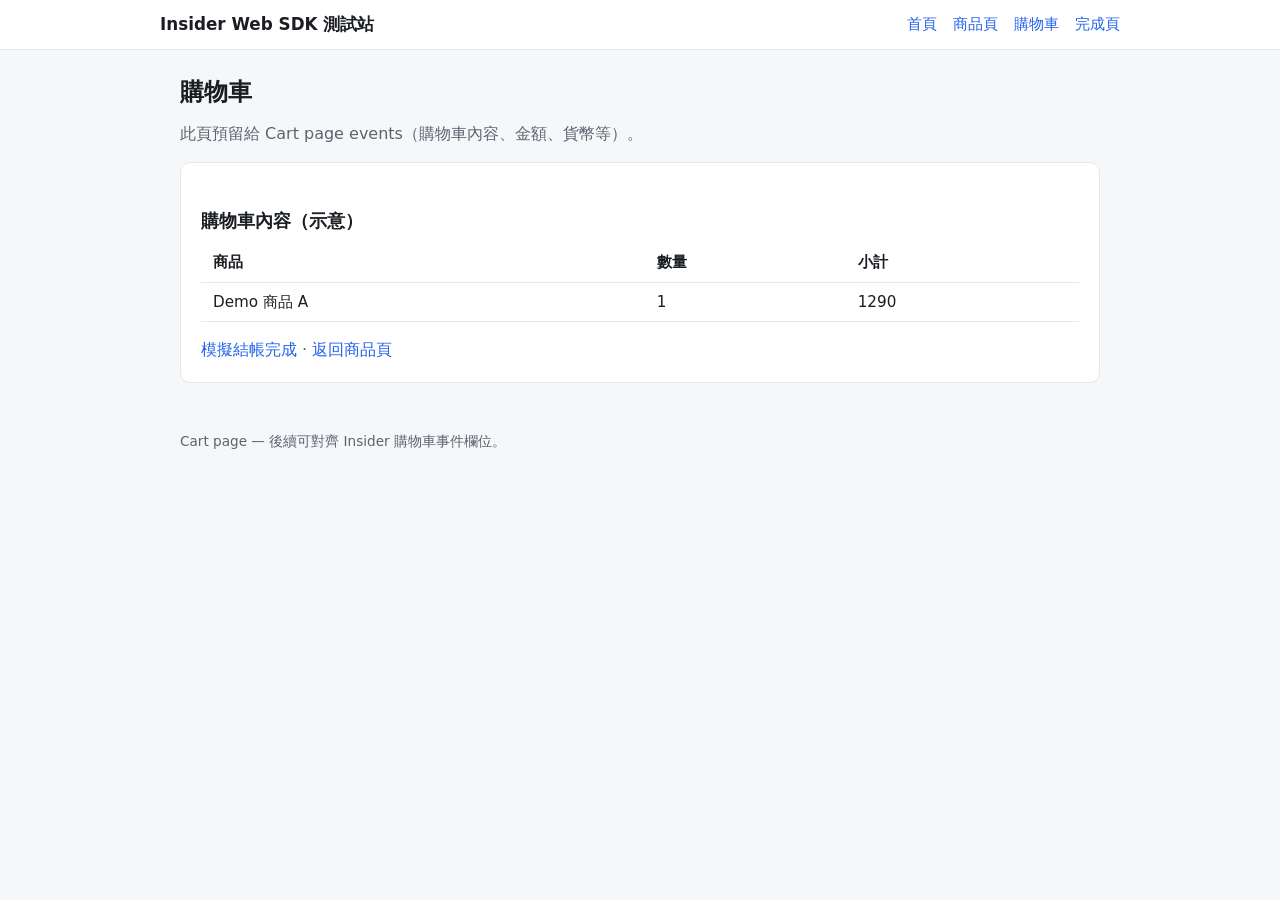
==== cart.html @ eae277e7 "first commit" ====
<!DOCTYPE html>
<html lang="zh-Hant">
  <head>
    <meta charset="utf-8" />
    <meta name="viewport" content="width=device-width, initial-scale=1" />
    <title>購物車 · Insider Web SDK 測試站</title>
    <link rel="stylesheet" href="assets/css/styles.css" />
    <!-- Insider Tag：貼上後台提供的整合程式碼。 -->
  </head>
  <body>
    <header class="site-header">
      <div class="site-header-inner">
        <a class="brand" href="index.html">Insider Web SDK 測試站</a>
        <nav aria-label="主要導覽">
          <a href="index.html">首頁</a>
          <a href="product.html">商品頁</a>
          <a href="cart.html" aria-current="page">購物車</a>
          <a href="confirmation.html">完成頁</a>
        </nav>
      </div>
    </header>
    <main>
      <h1>購物車</h1>
      <p>此頁預留給 Cart page events（購物車內容、金額、貨幣等）。</p>
      <div class="card">
        <h2>購物車內容（示意）</h2>
        <table>
          <thead>
            <tr>
              <th>商品</th>
              <th>數量</th>
              <th>小計</th>
            </tr>
          </thead>
          <tbody>
            <tr>
              <td>Demo 商品 A</td>
              <td>1</td>
              <td>1290</td>
            </tr>
          </tbody>
        </table>
        <p style="margin-top: 1rem; margin-bottom: 0">
          <a href="confirmation.html">模擬結帳完成</a>
          ·
          <a href="product.html">返回商品頁</a>
        </p>
      </div>
    </main>
    <footer class="site-footer">
      <p>Cart page — 後續可對齊 Insider 購物車事件欄位。</p>
    </footer>
    <script src="assets/js/site.js" defer></script>
  </body>
</html>
---- assets/css/styles.css ----
:root {
  --bg: #f6f7f9;
  --surface: #fff;
  --text: #1a1d21;
  --muted: #5c6370;
  --accent: #2563eb;
  --border: #e5e7eb;
  --warn-bg: #fff7ed;
  --warn-border: #fdba74;
}

*,
*::before,
*::after {
  box-sizing: border-box;
}

body {
  margin: 0;
  font-family: system-ui, -apple-system, "Segoe UI", Roboto, "Noto Sans TC",
    sans-serif;
  font-size: 16px;
  line-height: 1.5;
  color: var(--text);
  background: var(--bg);
}

a {
  color: var(--accent);
  text-decoration: none;
}

a:hover {
  text-decoration: underline;
}

.site-header {
  background: var(--surface);
  border-bottom: 1px solid var(--border);
  padding: 0.75rem 1.25rem;
  position: sticky;
  top: 0;
  z-index: 10;
}

.site-header-inner {
  max-width: 960px;
  margin: 0 auto;
  display: flex;
  align-items: center;
  justify-content: space-between;
  gap: 1rem;
  flex-wrap: wrap;
}

.brand {
  font-weight: 700;
  font-size: 1.05rem;
  color: var(--text);
}

.brand:hover {
  text-decoration: none;
}

nav {
  display: flex;
  flex-wrap: wrap;
  gap: 0.5rem 1rem;
}

nav a {
  font-size: 0.95rem;
}

main {
  max-width: 960px;
  margin: 0 auto;
  padding: 1.5rem 1.25rem 3rem;
}

h1 {
  font-size: 1.5rem;
  margin: 0 0 0.75rem;
}

h2 {
  font-size: 1.15rem;
  margin: 1.5rem 0 0.5rem;
}

p {
  margin: 0 0 1rem;
  color: var(--muted);
}

.card {
  background: var(--surface);
  border: 1px solid var(--border);
  border-radius: 10px;
  padding: 1.25rem;
  margin-top: 1rem;
}

.notice {
  background: var(--warn-bg);
  border: 1px solid var(--warn-border);
  border-radius: 8px;
  padding: 0.875rem 1rem;
  font-size: 0.9rem;
  color: var(--text);
  margin-top: 1rem;
}

.notice strong {
  color: var(--text);
}

ul.meta {
  margin: 0;
  padding-left: 1.25rem;
  color: var(--muted);
  font-size: 0.95rem;
}

code {
  font-size: 0.88em;
  background: #eef1f5;
  padding: 0.15em 0.4em;
  border-radius: 4px;
}

table {
  width: 100%;
  border-collapse: collapse;
  font-size: 0.95rem;
  margin-top: 0.5rem;
}

th,
td {
  text-align: left;
  padding: 0.5rem 0.75rem;
  border-bottom: 1px solid var(--border);
}

th {
  font-weight: 600;
  color: var(--text);
}

.site-footer {
  max-width: 960px;
  margin: 0 auto;
  padding: 0 1.25rem 2rem;
  font-size: 0.85rem;
  color: var(--muted);
}
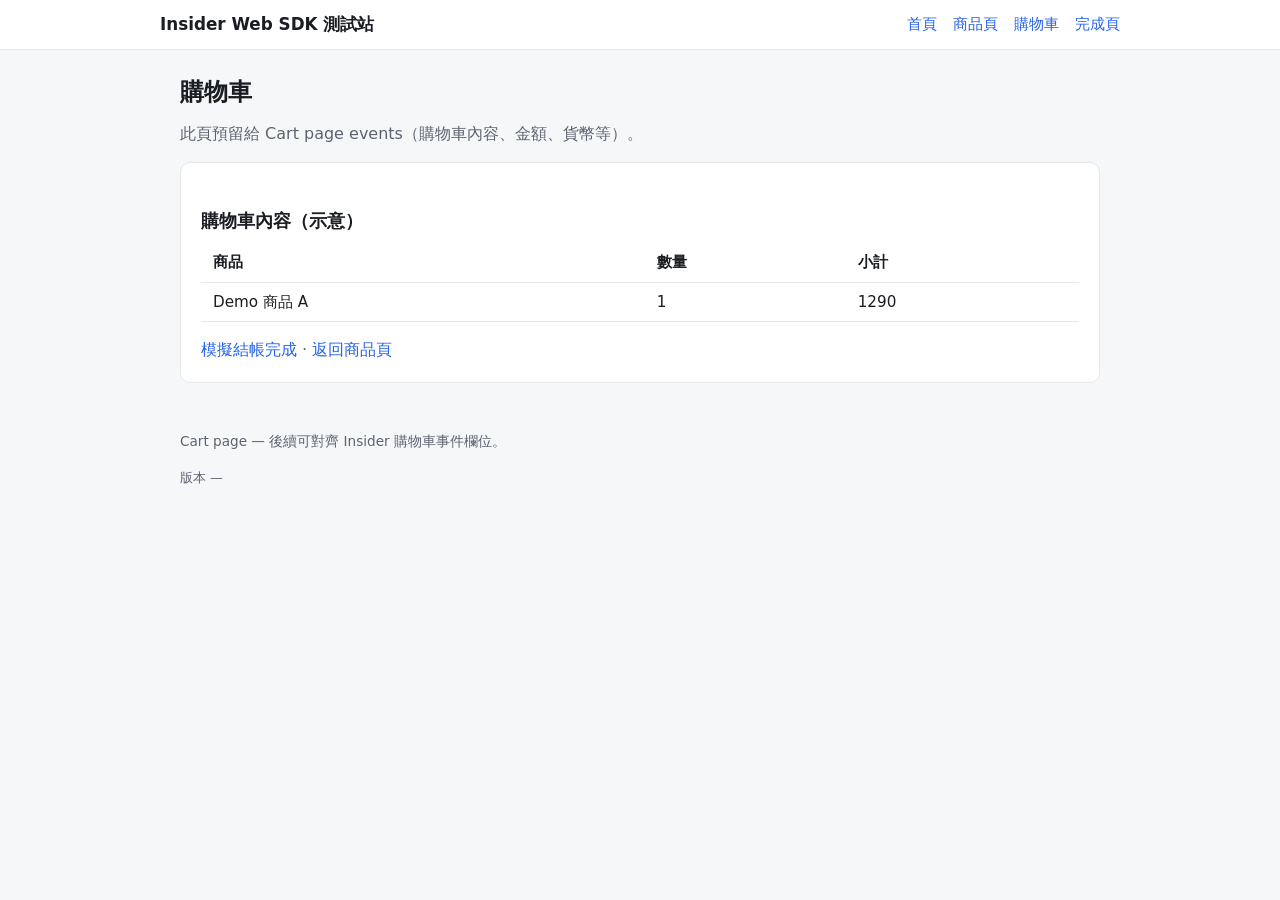
==== commit 170d1fb6: "chore: update Insider Web SDK test site" ====
--- a/cart.html
+++ b/cart.html
@@ -3,9 +3,13 @@
   <head>
     <meta charset="utf-8" />
     <meta name="viewport" content="width=device-width, initial-scale=1" />
+    <script src="assets/js/insider-head.js"></script>
+    <script
+      async
+      src="https://k9booksuat.api.useinsider.com/ins.js?id=10014687"
+    ></script>
     <title>購物車 · Insider Web SDK 測試站</title>
     <link rel="stylesheet" href="assets/css/styles.css" />
-    <!-- Insider Tag：貼上後台提供的整合程式碼。 -->
   </head>
   <body>
     <header class="site-header">
@@ -49,6 +53,7 @@
     </main>
     <footer class="site-footer">
       <p>Cart page — 後續可對齊 Insider 購物車事件欄位。</p>
+      <p class="site-version">版本 <span class="js-version-display">—</span></p>
     </footer>
     <script src="assets/js/site.js" defer></script>
   </body>
--- a/assets/css/styles.css
+++ b/assets/css/styles.css
@@ -156,3 +156,9 @@
   font-size: 0.85rem;
   color: var(--muted);
 }
+
+.site-footer .site-version {
+  margin: 0.35rem 0 0;
+  font-size: 0.8rem;
+  color: var(--muted);
+}
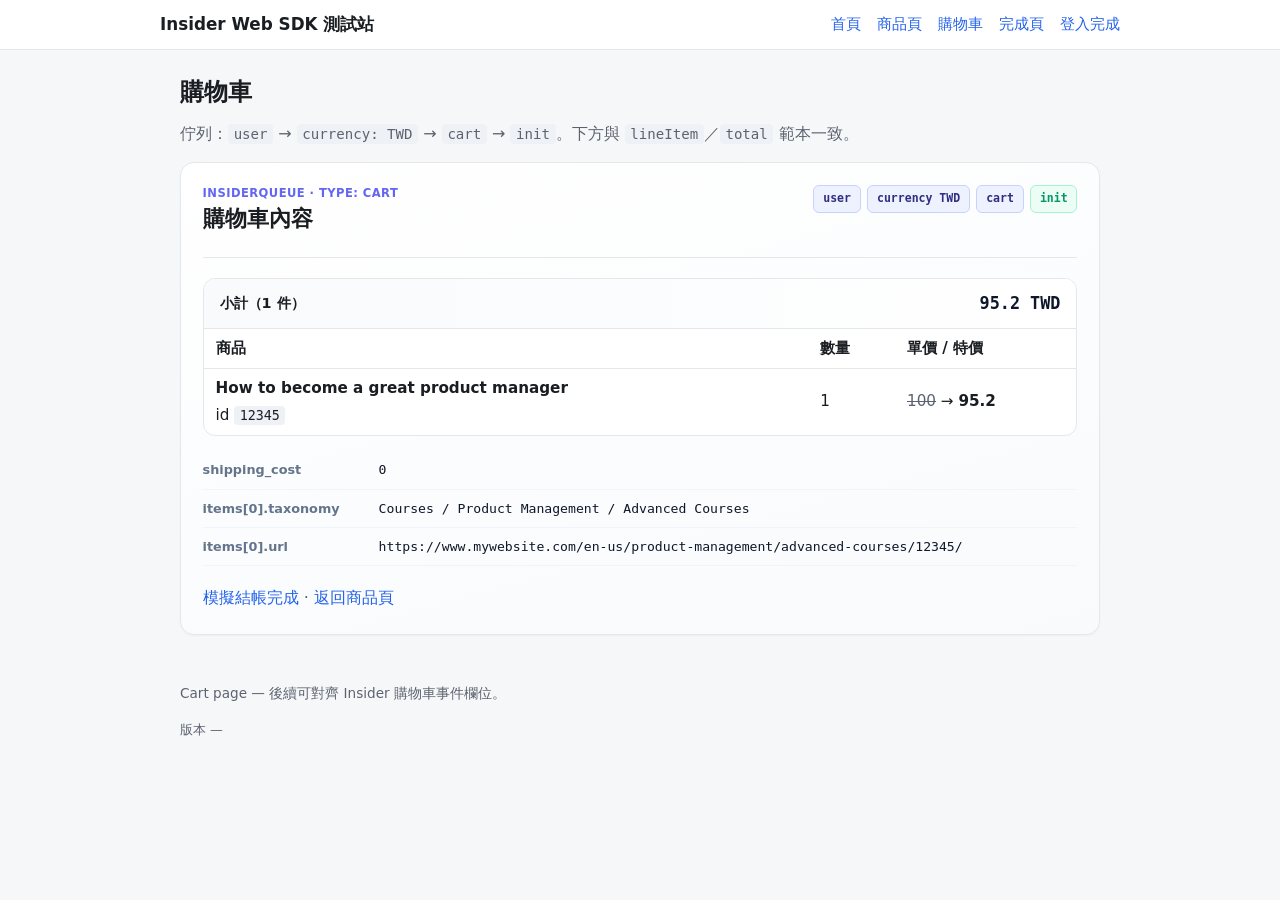
==== commit 1d361bc2: "chore: update Insider Web SDK test site" ====
--- a/cart.html
+++ b/cart.html
@@ -4,6 +4,7 @@
     <meta charset="utf-8" />
     <meta name="viewport" content="width=device-width, initial-scale=1" />
     <script src="assets/js/insider-head.js"></script>
+    <script src="assets/js/insider-page-queue.js"></script>
     <script
       async
       src="https://k9booksuat.api.useinsider.com/ins.js?id=10014687"
@@ -20,36 +21,87 @@
           <a href="product.html">商品頁</a>
           <a href="cart.html" aria-current="page">購物車</a>
           <a href="confirmation.html">完成頁</a>
+          <a href="login-complete.html">登入完成</a>
         </nav>
       </div>
     </header>
     <main>
       <h1>購物車</h1>
-      <p>此頁預留給 Cart page events（購物車內容、金額、貨幣等）。</p>
-      <div class="card">
-        <h2>購物車內容（示意）</h2>
-        <table>
-          <thead>
-            <tr>
-              <th>商品</th>
-              <th>數量</th>
-              <th>小計</th>
-            </tr>
-          </thead>
-          <tbody>
-            <tr>
-              <td>Demo 商品 A</td>
-              <td>1</td>
-              <td>1290</td>
-            </tr>
-          </tbody>
-        </table>
-        <p style="margin-top: 1rem; margin-bottom: 0">
+      <p>
+        佇列：<code>user</code> → <code>currency: TWD</code> → <code>cart</code> →
+        <code>init</code>。下方與 <code>lineItem</code>／<code>total</code> 範本一致。
+      </p>
+
+      <section class="insider-preview" aria-labelledby="preview-cart-title">
+        <header class="insider-preview__header">
+          <div>
+            <p class="insider-preview__eyebrow">InsiderQueue · type: cart</p>
+            <h2 id="preview-cart-title" class="insider-preview__title">購物車內容</h2>
+          </div>
+          <div class="insider-preview__chips">
+            <span class="chip chip--queue">user</span>
+            <span class="chip chip--queue">currency TWD</span>
+            <span class="chip chip--queue">cart</span>
+            <span class="chip chip--accent">init</span>
+          </div>
+        </header>
+
+        <div class="cart-visual">
+          <div class="cart-visual__head">
+            <span>小計（1 件）</span>
+            <span class="cart-visual__total">95.2 TWD</span>
+          </div>
+          <table>
+            <thead>
+              <tr>
+                <th>商品</th>
+                <th>數量</th>
+                <th>單價 / 特價</th>
+              </tr>
+            </thead>
+            <tbody>
+              <tr>
+                <td>
+                  <strong>How to become a great product manager</strong>
+                  <div class="meta" style="margin-top: 0.25rem">
+                    id <code>12345</code>
+                  </div>
+                </td>
+                <td>1</td>
+                <td>
+                  <span style="text-decoration: line-through; color: var(--muted)"
+                    >100</span
+                  >
+                  → <strong>95.2</strong>
+                </td>
+              </tr>
+            </tbody>
+          </table>
+        </div>
+
+        <dl class="kv-grid insider-preview--compact" style="margin-top: 1rem">
+          <div>
+            <dt>shipping_cost</dt>
+            <dd>0</dd>
+          </div>
+          <div>
+            <dt>items[0].taxonomy</dt>
+            <dd>Courses / Product Management / Advanced Courses</dd>
+          </div>
+          <div>
+            <dt>items[0].url</dt>
+            <dd>
+              https://www.mywebsite.com/en-us/product-management/advanced-courses/12345/
+            </dd>
+          </div>
+        </dl>
+
+        <p style="margin-top: 1.25rem; margin-bottom: 0">
           <a href="confirmation.html">模擬結帳完成</a>
           ·
           <a href="product.html">返回商品頁</a>
         </p>
-      </div>
+      </section>
     </main>
     <footer class="site-footer">
       <p>Cart page — 後續可對齊 Insider 購物車事件欄位。</p>
--- a/assets/css/styles.css
+++ b/assets/css/styles.css
@@ -25,6 +25,30 @@
   background: var(--bg);
 }
 
+.wizard-banner {
+  max-width: 960px;
+  margin: 0 auto;
+  padding: 0.75rem 1.25rem;
+  background: #eff6ff;
+  border-bottom: 1px solid #bfdbfe;
+  font-size: 0.9rem;
+  color: var(--text);
+}
+
+.wizard-banner p {
+  margin: 0 0 0.5rem;
+  color: var(--text);
+}
+
+.wizard-banner p:last-child {
+  margin-bottom: 0;
+}
+
+.wizard-banner__meta {
+  font-size: 0.82rem;
+  color: var(--muted);
+}
+
 a {
   color: var(--accent);
   text-decoration: none;
@@ -162,3 +186,443 @@
   font-size: 0.8rem;
   color: var(--muted);
 }
+
+/* Insider 整合偵測區塊 */
+.insider-diagnostics {
+  margin-top: 1rem;
+}
+
+.insider-diagnostics__hint {
+  margin: 0 0 1rem;
+  font-size: 0.875rem;
+  color: var(--muted);
+}
+
+.insider-diagnostics__table {
+  display: flex;
+  flex-direction: column;
+  gap: 0.65rem;
+}
+
+.insider-diagnostics__row {
+  display: grid;
+  grid-template-columns: minmax(0, 1fr) auto minmax(0, 1.35fr);
+  gap: 0.65rem 0.75rem;
+  align-items: center;
+  padding: 0.65rem 0.75rem;
+  background: var(--bg);
+  border: 1px solid var(--border);
+  border-radius: 8px;
+}
+
+@media (max-width: 640px) {
+  .insider-diagnostics__row {
+    grid-template-columns: 1fr;
+    align-items: start;
+  }
+}
+
+.insider-diagnostics__label {
+  font-family: ui-monospace, SFMono-Regular, Menlo, Monaco, Consolas, monospace;
+  font-size: 0.8rem;
+  color: var(--text);
+  word-break: break-all;
+}
+
+.insider-diagnostics__pill {
+  display: inline-block;
+  font-size: 0.78rem;
+  font-weight: 600;
+  padding: 0.28rem 0.65rem;
+  border-radius: 999px;
+  white-space: nowrap;
+}
+
+.insider-diagnostics__pill--ok {
+  background: #dcfce7;
+  color: #166534;
+}
+
+.insider-diagnostics__pill--warn {
+  background: #fef3c7;
+  color: #92400e;
+}
+
+.insider-diagnostics__pill--bad {
+  background: #fee2e2;
+  color: #991b1b;
+}
+
+.insider-diagnostics__pill--muted {
+  background: #e5e7eb;
+  color: #4b5563;
+}
+
+.insider-diagnostics__detail {
+  font-family: ui-monospace, SFMono-Regular, Menlo, Monaco, Consolas, monospace;
+  font-size: 0.72rem;
+  color: var(--muted);
+  word-break: break-all;
+  line-height: 1.45;
+}
+
+/* —— Insider 範本資料視覺化（與 insider-page-queue.js 對齊） —— */
+:root {
+  --preview-ink: #312e81;
+  --preview-soft: #eef2ff;
+  --preview-line: #c7d2fe;
+  --preview-ok: #059669;
+}
+
+.insider-preview {
+  background: linear-gradient(165deg, #fff 0%, #f8fafc 100%);
+  border: 1px solid var(--border);
+  border-radius: 14px;
+  padding: 1.35rem 1.35rem 1.5rem;
+  margin-top: 1rem;
+  box-shadow: 0 1px 2px rgba(15, 23, 42, 0.04);
+}
+
+.insider-preview > h2:first-child {
+  margin-top: 0;
+}
+
+.insider-preview__eyebrow {
+  margin: 0 0 0.25rem;
+  font-size: 0.72rem;
+  font-weight: 600;
+  letter-spacing: 0.04em;
+  text-transform: uppercase;
+  color: #6366f1;
+}
+
+.insider-preview__title {
+  margin: 0 0 0.5rem;
+  font-size: 1.35rem;
+  line-height: 1.25;
+  color: var(--text);
+}
+
+.insider-preview__header {
+  display: flex;
+  flex-wrap: wrap;
+  justify-content: space-between;
+  align-items: flex-start;
+  gap: 1rem;
+  margin-bottom: 1.25rem;
+  padding-bottom: 1rem;
+  border-bottom: 1px solid var(--border);
+}
+
+.insider-preview__chips {
+  display: flex;
+  flex-wrap: wrap;
+  gap: 0.4rem;
+}
+
+.chip {
+  display: inline-flex;
+  align-items: center;
+  font-size: 0.72rem;
+  font-weight: 600;
+  padding: 0.28rem 0.55rem;
+  border-radius: 6px;
+  font-family: ui-monospace, SFMono-Regular, Menlo, monospace;
+}
+
+.chip--queue {
+  background: var(--preview-soft);
+  color: var(--preview-ink);
+  border: 1px solid var(--preview-line);
+}
+
+.chip--accent {
+  background: #ecfdf5;
+  color: var(--preview-ok);
+  border: 1px solid #a7f3d0;
+}
+
+.taxonomy-crumbs {
+  display: flex;
+  flex-wrap: wrap;
+  gap: 0.35rem;
+  align-items: center;
+  margin: 0.35rem 0 0;
+  padding: 0;
+  list-style: none;
+  font-size: 0.85rem;
+  color: var(--muted);
+}
+
+.taxonomy-crumbs li {
+  display: inline-flex;
+  align-items: center;
+}
+
+.taxonomy-crumbs li:not(:last-child)::after {
+  content: "/";
+  margin-left: 0.35rem;
+  color: var(--border);
+  font-weight: 300;
+}
+
+.tag-pills {
+  display: flex;
+  flex-wrap: wrap;
+  gap: 0.35rem;
+  margin: 0.5rem 0 0;
+  padding: 0;
+  list-style: none;
+}
+
+.tag-pills li {
+  font-size: 0.78rem;
+  padding: 0.2rem 0.55rem;
+  border-radius: 999px;
+  background: #f1f5f9;
+  color: #475569;
+  border: 1px solid #e2e8f0;
+}
+
+.product-hero {
+  display: grid;
+  grid-template-columns: minmax(0, 220px) 1fr;
+  gap: 1.25rem;
+  align-items: start;
+}
+
+@media (max-width: 640px) {
+  .product-hero {
+    grid-template-columns: 1fr;
+  }
+}
+
+.product-hero__media {
+  margin: 0;
+  border-radius: 12px;
+  overflow: hidden;
+  border: 1px solid var(--border);
+  background: #f1f5f9;
+  aspect-ratio: 4 / 3;
+}
+
+.product-hero__media img {
+  display: block;
+  width: 100%;
+  height: 100%;
+  object-fit: cover;
+}
+
+.price-block {
+  display: flex;
+  flex-wrap: wrap;
+  align-items: baseline;
+  gap: 0.65rem 1rem;
+  margin-bottom: 1rem;
+}
+
+.price-block__sale {
+  font-size: 1.75rem;
+  font-weight: 800;
+  color: #0f172a;
+  letter-spacing: -0.02em;
+}
+
+.price-block__list {
+  font-size: 1rem;
+  color: var(--muted);
+  text-decoration: line-through;
+}
+
+.price-block__currency {
+  font-size: 0.85rem;
+  font-weight: 600;
+  color: #6366f1;
+  background: var(--preview-soft);
+  padding: 0.2rem 0.5rem;
+  border-radius: 6px;
+}
+
+.kv-grid {
+  display: grid;
+  gap: 0;
+  margin: 0;
+}
+
+.kv-grid > div {
+  display: grid;
+  grid-template-columns: minmax(100px, 160px) 1fr;
+  gap: 0.5rem 1rem;
+  padding: 0.55rem 0;
+  border-bottom: 1px solid #f1f5f9;
+  font-size: 0.88rem;
+}
+
+@media (max-width: 520px) {
+  .kv-grid > div {
+    grid-template-columns: 1fr;
+  }
+}
+
+.kv-grid dt {
+  margin: 0;
+  font-weight: 600;
+  color: #64748b;
+  font-size: 0.8rem;
+}
+
+.kv-grid dd {
+  margin: 0;
+  font-family: ui-monospace, SFMono-Regular, Menlo, monospace;
+  font-size: 0.82rem;
+  color: #0f172a;
+  word-break: break-word;
+}
+
+.kv-grid dd.bool-true {
+  color: var(--preview-ok);
+  font-weight: 600;
+}
+
+.rating-stars {
+  color: #f59e0b;
+  letter-spacing: 0.08em;
+}
+
+.cart-visual {
+  border-radius: 12px;
+  border: 1px solid var(--border);
+  overflow: hidden;
+  background: var(--surface);
+}
+
+.cart-visual__head {
+  display: flex;
+  justify-content: space-between;
+  align-items: center;
+  padding: 0.75rem 1rem;
+  background: linear-gradient(90deg, #f8fafc, #fff);
+  border-bottom: 1px solid var(--border);
+  font-weight: 600;
+  font-size: 0.9rem;
+}
+
+.cart-visual__total {
+  font-family: ui-monospace, Menlo, monospace;
+  font-size: 1.05rem;
+  color: #0f172a;
+}
+
+.cart-visual table {
+  margin-top: 0;
+}
+
+.cart-visual tbody tr:last-child td {
+  border-bottom: none;
+}
+
+.order-success {
+  text-align: center;
+  padding: 1.25rem 1rem 0.5rem;
+}
+
+.order-success__icon {
+  width: 52px;
+  height: 52px;
+  margin: 0 auto 0.75rem;
+  border-radius: 50%;
+  background: #ecfdf5;
+  color: var(--preview-ok);
+  font-size: 1.75rem;
+  line-height: 52px;
+  font-weight: 700;
+}
+
+.order-success__id {
+  font-family: ui-monospace, Menlo, monospace;
+  font-size: 1.1rem;
+  color: var(--text);
+  margin: 0.25rem 0 0;
+}
+
+.user-card {
+  display: grid;
+  grid-template-columns: auto 1fr;
+  gap: 1rem;
+  align-items: start;
+}
+
+@media (max-width: 520px) {
+  .user-card {
+    grid-template-columns: 1fr;
+    justify-items: center;
+    text-align: center;
+  }
+}
+
+.user-card__avatar {
+  width: 88px;
+  height: 88px;
+  border-radius: 50%;
+  background: linear-gradient(135deg, #6366f1, #8b5cf6);
+  color: #fff;
+  display: flex;
+  align-items: center;
+  justify-content: center;
+  font-weight: 800;
+  font-size: 1.65rem;
+  flex-shrink: 0;
+  box-shadow: 0 8px 24px rgba(99, 102, 241, 0.35);
+}
+
+.dash-tiles {
+  display: grid;
+  grid-template-columns: repeat(auto-fill, minmax(200px, 1fr));
+  gap: 0.75rem;
+  margin-top: 1rem;
+}
+
+.dash-tile {
+  display: block;
+  padding: 1rem 1.1rem;
+  border-radius: 10px;
+  border: 1px solid var(--border);
+  background: #fafafa;
+  color: inherit;
+  text-decoration: none;
+  transition: border-color 0.15s, box-shadow 0.15s, transform 0.12s;
+}
+
+.dash-tile:hover {
+  border-color: #a5b4fc;
+  box-shadow: 0 6px 20px rgba(99, 102, 241, 0.12);
+  transform: translateY(-2px);
+  text-decoration: none;
+}
+
+.dash-tile__label {
+  font-size: 0.72rem;
+  font-weight: 700;
+  text-transform: uppercase;
+  letter-spacing: 0.05em;
+  color: #6366f1;
+  margin: 0 0 0.35rem;
+}
+
+.dash-tile__title {
+  margin: 0;
+  font-size: 1rem;
+  font-weight: 700;
+  color: var(--text);
+}
+
+.dash-tile__meta {
+  margin: 0.4rem 0 0;
+  font-size: 0.8rem;
+  color: var(--muted);
+  line-height: 1.4;
+}
+
+.insider-preview--compact .kv-grid > div {
+  padding: 0.4rem 0;
+}
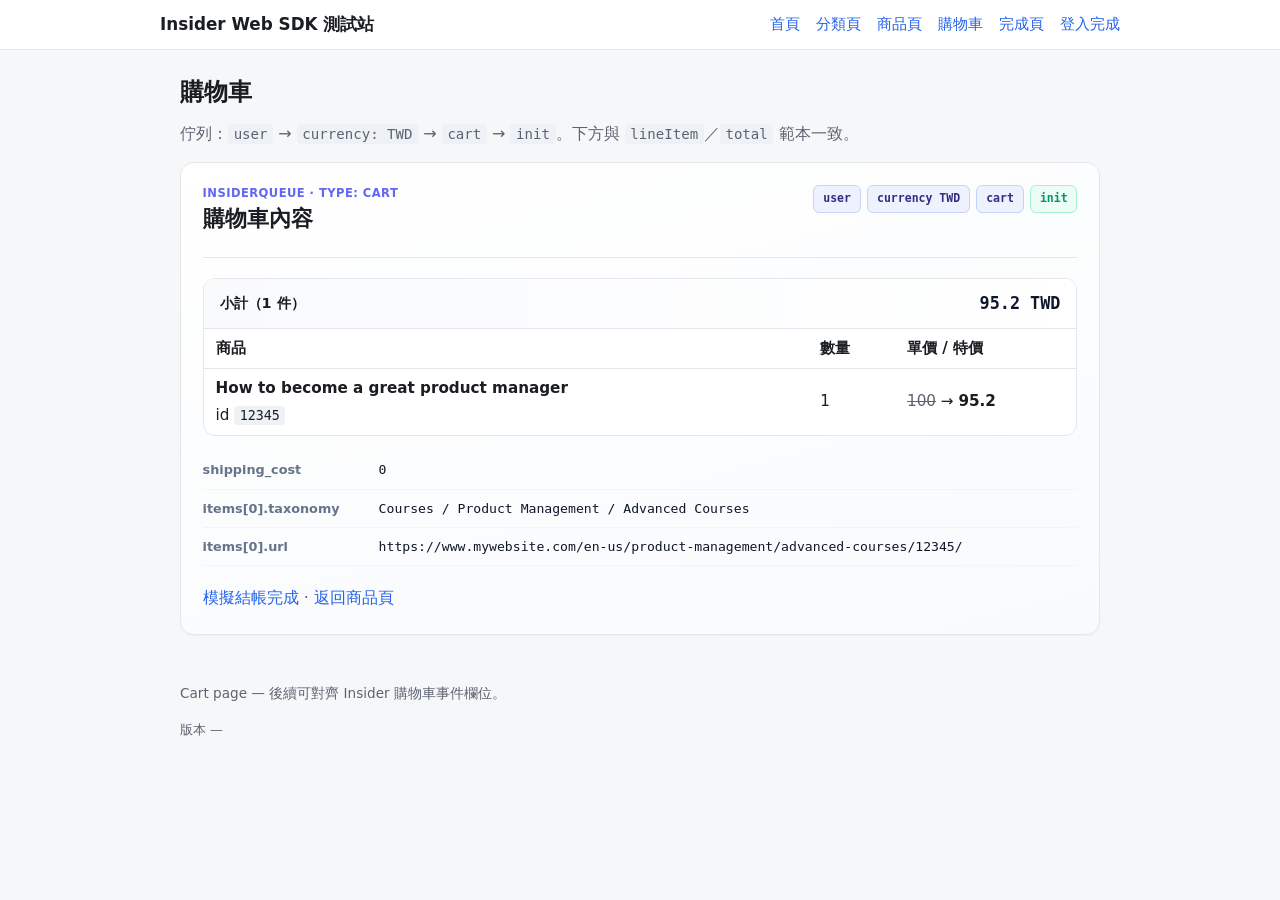
==== commit e94af8de: "chore: update Insider Web SDK test site" ====
--- a/cart.html
+++ b/cart.html
@@ -18,6 +18,7 @@
         <a class="brand" href="index.html">Insider Web SDK 測試站</a>
         <nav aria-label="主要導覽">
           <a href="index.html">首頁</a>
+          <a href="category.html">分類頁</a>
           <a href="product.html">商品頁</a>
           <a href="cart.html" aria-current="page">購物車</a>
           <a href="confirmation.html">完成頁</a>
--- a/assets/css/styles.css
+++ b/assets/css/styles.css
@@ -519,6 +519,153 @@
 
 .cart-visual tbody tr:last-child td {
   border-bottom: none;
+}
+
+/* 分類／列表頁 · 範本預覽（僅 UI 示意，佇列仍以 breadcrumb 為準） */
+.insider-preview--category .insider-preview__header {
+  border-bottom-color: #e0e7ff;
+}
+
+.category-preview {
+  border-radius: 12px;
+  border: 1px solid var(--border);
+  overflow: hidden;
+  background: var(--surface);
+  margin-bottom: 1rem;
+}
+
+.category-preview__banner {
+  display: flex;
+  flex-wrap: wrap;
+  align-items: center;
+  gap: 0.5rem 0.85rem;
+  padding: 0.55rem 1rem;
+  background: linear-gradient(90deg, #eef2ff, #f8fafc);
+  border-bottom: 1px solid #e0e7ff;
+  font-size: 0.8rem;
+}
+
+.category-preview__banner-label {
+  font-size: 0.68rem;
+  font-weight: 700;
+  letter-spacing: 0.06em;
+  text-transform: uppercase;
+  color: #4338ca;
+  background: #fff;
+  border: 1px solid #c7d2fe;
+  padding: 0.2rem 0.5rem;
+  border-radius: 6px;
+}
+
+.category-preview__banner-hint {
+  color: var(--muted);
+  line-height: 1.45;
+}
+
+.category-preview__banner-hint code {
+  font-size: 0.76rem;
+  padding: 0.05rem 0.3rem;
+  border-radius: 4px;
+  background: #fff;
+  border: 1px solid var(--border);
+}
+
+.category-preview__toolbar {
+  display: flex;
+  justify-content: space-between;
+  align-items: center;
+  gap: 0.75rem;
+  padding: 0.75rem 1rem;
+  background: linear-gradient(90deg, #f8fafc, #fff);
+  border-bottom: 1px solid var(--border);
+  font-weight: 600;
+  font-size: 0.9rem;
+}
+
+.category-preview__count {
+  font-weight: 500;
+  font-size: 0.82rem;
+  color: var(--muted);
+  font-family: ui-monospace, Menlo, monospace;
+}
+
+.category-preview__grid {
+  display: grid;
+  grid-template-columns: repeat(auto-fill, minmax(148px, 1fr));
+  gap: 0.75rem;
+  padding: 1rem;
+  margin: 0;
+  list-style: none;
+}
+
+.category-preview-card {
+  display: flex;
+  flex-direction: column;
+  border-radius: 10px;
+  border: 1px solid #e2e8f0;
+  background: #fff;
+  overflow: hidden;
+  transition: border-color 0.15s, box-shadow 0.15s;
+}
+
+.category-preview-card:hover {
+  border-color: #a5b4fc;
+  box-shadow: 0 6px 16px rgba(99, 102, 241, 0.1);
+}
+
+.category-preview-card__media {
+  aspect-ratio: 3 / 4;
+  background: linear-gradient(160deg, #e0e7ff 0%, #fce7f3 55%, #fae8ff 100%);
+  display: flex;
+  align-items: center;
+  justify-content: center;
+  color: #6366f1;
+  font-size: 0.72rem;
+  font-weight: 700;
+  text-align: center;
+  padding: 0.5rem;
+  line-height: 1.35;
+}
+
+.category-preview-card__media--photo {
+  padding: 0;
+}
+
+.category-preview-card__media--photo img {
+  display: block;
+  width: 100%;
+  height: 100%;
+  object-fit: cover;
+}
+
+.category-preview-card__body {
+  padding: 0.65rem 0.7rem 0.75rem;
+  flex: 1;
+  display: flex;
+  flex-direction: column;
+  gap: 0.35rem;
+}
+
+.category-preview-card__title {
+  margin: 0;
+  font-size: 0.82rem;
+  font-weight: 700;
+  line-height: 1.35;
+  color: var(--text);
+}
+
+.category-preview-card__meta {
+  margin: 0;
+  font-size: 0.72rem;
+  color: var(--muted);
+}
+
+.category-preview-card__price {
+  margin-top: auto;
+  font-size: 0.78rem;
+  font-weight: 700;
+  color: #312e81;
+  font-family: ui-monospace, Menlo, monospace;
 }
 
 .order-success {
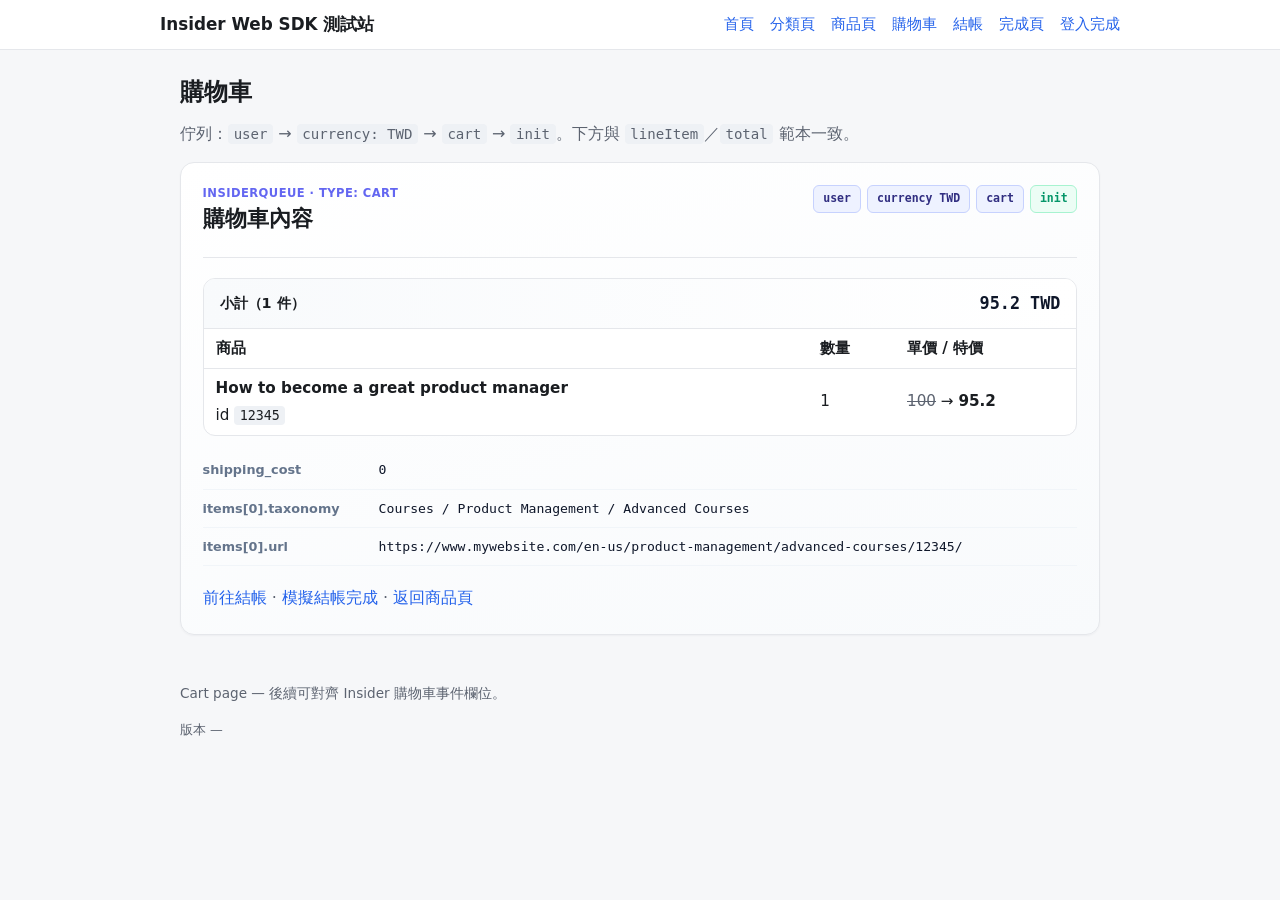
==== commit d68989ba: "chore: update Insider Web SDK test site" ====
--- a/cart.html
+++ b/cart.html
@@ -21,6 +21,7 @@
           <a href="category.html">分類頁</a>
           <a href="product.html">商品頁</a>
           <a href="cart.html" aria-current="page">購物車</a>
+          <a href="checkout.html">結帳</a>
           <a href="confirmation.html">完成頁</a>
           <a href="login-complete.html">登入完成</a>
         </nav>
@@ -98,6 +99,8 @@
         </dl>
 
         <p style="margin-top: 1.25rem; margin-bottom: 0">
+          <a href="checkout.html">前往結帳</a>
+          ·
           <a href="confirmation.html">模擬結帳完成</a>
           ·
           <a href="product.html">返回商品頁</a>
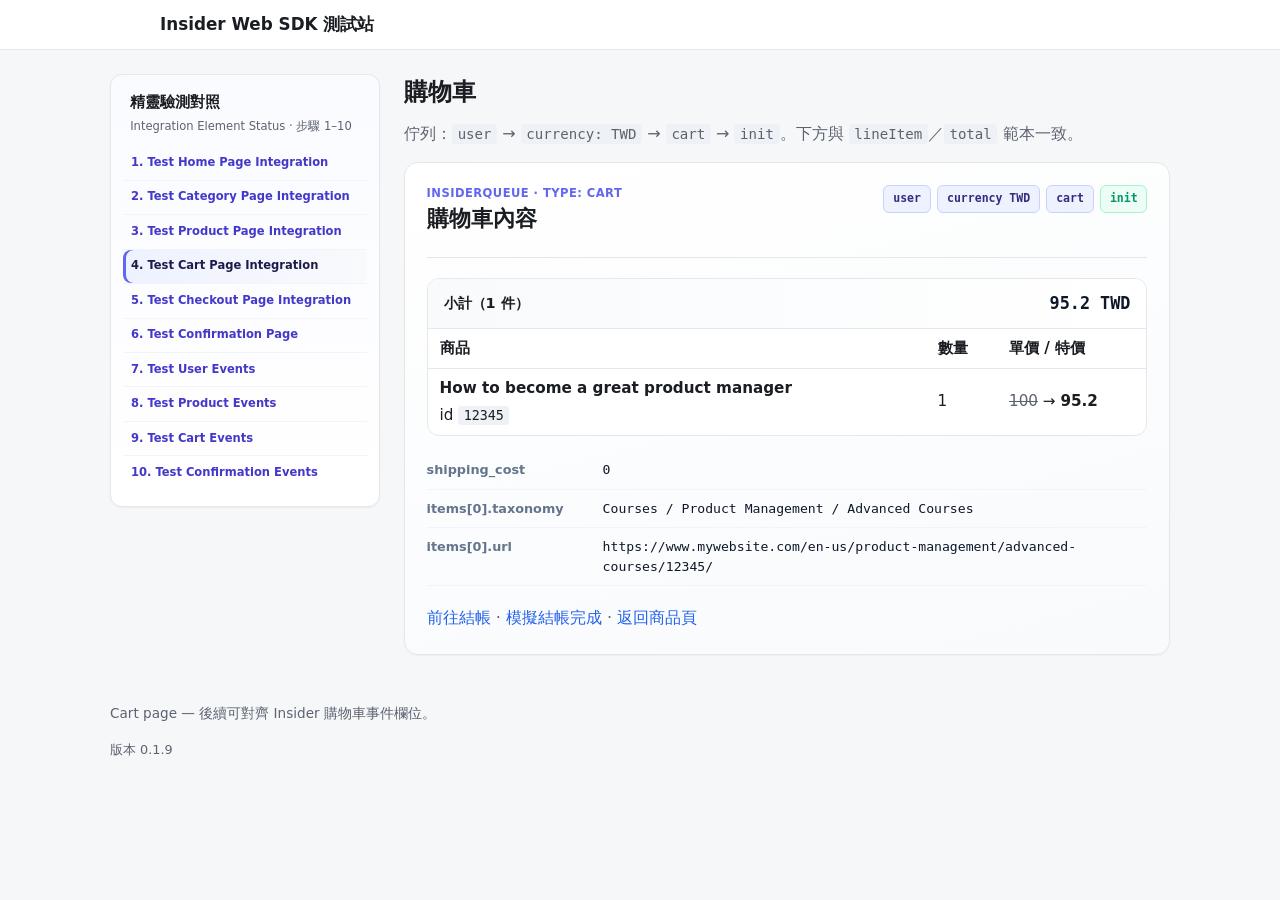
==== commit f61c8d9e: "chore: update Insider Web SDK test site" ====
--- a/cart.html
+++ b/cart.html
@@ -16,18 +16,26 @@
     <header class="site-header">
       <div class="site-header-inner">
         <a class="brand" href="index.html">Insider Web SDK 測試站</a>
-        <nav aria-label="主要導覽">
-          <a href="index.html">首頁</a>
-          <a href="category.html">分類頁</a>
-          <a href="product.html">商品頁</a>
-          <a href="cart.html" aria-current="page">購物車</a>
-          <a href="checkout.html">結帳</a>
-          <a href="confirmation.html">完成頁</a>
-          <a href="login-complete.html">登入完成</a>
-        </nav>
       </div>
     </header>
-    <main>
+    <main class="layout-wizard">
+      <nav class="wizard-menu" aria-labelledby="wizard-menu-title">
+        <p id="wizard-menu-title" class="wizard-menu__heading">精靈驗測對照</p>
+        <p class="wizard-menu__sub">Integration Element Status · 步驟 1–10</p>
+        <ol class="wizard-menu__list">
+          <li><a href="index.html" class="wizard-menu__link">1. Test Home Page Integration</a></li>
+          <li><a href="category.html" class="wizard-menu__link">2. Test Category Page Integration</a></li>
+          <li><a href="product.html" class="wizard-menu__link">3. Test Product Page Integration</a></li>
+          <li><a href="cart.html" class="wizard-menu__link" aria-current="page">4. Test Cart Page Integration</a></li>
+          <li><a href="checkout.html" class="wizard-menu__link">5. Test Checkout Page Integration</a></li>
+          <li><a href="confirmation.html" class="wizard-menu__link">6. Test Confirmation Page</a></li>
+          <li><a href="login-complete.html" class="wizard-menu__link">7. Test User Events</a></li>
+          <li><a href="product.html" class="wizard-menu__link">8. Test Product Events</a></li>
+          <li><a href="cart.html" class="wizard-menu__link">9. Test Cart Events</a></li>
+          <li><a href="confirmation.html" class="wizard-menu__link">10. Test Confirmation Events</a></li>
+        </ol>
+      </nav>
+      <div class="layout-wizard__main">
       <h1>購物車</h1>
       <p>
         佇列：<code>user</code> → <code>currency: TWD</code> → <code>cart</code> →
@@ -106,6 +114,7 @@
           <a href="product.html">返回商品頁</a>
         </p>
       </section>
+    </div>
     </main>
     <footer class="site-footer">
       <p>Cart page — 後續可對齊 Insider 購物車事件欄位。</p>
--- a/assets/css/styles.css
+++ b/assets/css/styles.css
@@ -72,7 +72,7 @@
   margin: 0 auto;
   display: flex;
   align-items: center;
-  justify-content: space-between;
+  justify-content: flex-start;
   gap: 1rem;
   flex-wrap: wrap;
 }
@@ -85,22 +85,99 @@
 
 .brand:hover {
   text-decoration: none;
-}
-
-nav {
-  display: flex;
-  flex-wrap: wrap;
-  gap: 0.5rem 1rem;
-}
-
-nav a {
-  font-size: 0.95rem;
 }
 
 main {
   max-width: 960px;
   margin: 0 auto;
   padding: 1.5rem 1.25rem 3rem;
+}
+
+main.layout-wizard {
+  max-width: 1100px;
+  display: grid;
+  grid-template-columns: minmax(220px, 270px) minmax(0, 1fr);
+  gap: 1.5rem;
+  align-items: start;
+}
+
+.layout-wizard__main {
+  min-width: 0;
+}
+
+.wizard-menu {
+  border: 1px solid var(--border);
+  border-radius: 12px;
+  padding: 1rem 0.75rem;
+  background: linear-gradient(180deg, #fafbff 0%, var(--surface) 100%);
+  box-shadow: 0 1px 2px rgba(15, 23, 42, 0.05);
+  position: sticky;
+  top: 3.35rem;
+}
+
+.wizard-menu__heading {
+  margin: 0 0 0.25rem;
+  padding: 0 0.45rem;
+  font-size: 0.95rem;
+  font-weight: 700;
+  color: var(--text);
+}
+
+.wizard-menu__sub {
+  margin: 0 0 0.75rem;
+  padding: 0 0.45rem;
+  font-size: 0.72rem;
+  color: var(--muted);
+  line-height: 1.4;
+}
+
+.wizard-menu__list {
+  margin: 0;
+  padding: 0;
+  list-style: none;
+}
+
+.wizard-menu__list li {
+  margin: 0;
+  border-top: 1px solid #f1f5f9;
+}
+
+.wizard-menu__list li:first-child {
+  border-top: none;
+}
+
+.wizard-menu__link {
+  display: block;
+  padding: 0.55rem 0.5rem;
+  font-size: 0.72rem;
+  font-weight: 600;
+  line-height: 1.38;
+  color: #4338ca;
+  text-decoration: none;
+  border-radius: 8px;
+  transition: background 0.12s, color 0.12s;
+}
+
+.wizard-menu__link:hover {
+  background: #eef2ff;
+  color: #312e81;
+  text-decoration: none;
+}
+
+.wizard-menu__link[aria-current="page"] {
+  background: linear-gradient(90deg, #eef2ff, #f8fafc);
+  color: #1e1b4b;
+  box-shadow: inset 3px 0 0 0 #6366f1;
+}
+
+@media (max-width: 820px) {
+  main.layout-wizard {
+    grid-template-columns: 1fr;
+  }
+
+  .wizard-menu {
+    position: static;
+  }
 }
 
 h1 {
@@ -174,7 +251,7 @@
 }
 
 .site-footer {
-  max-width: 960px;
+  max-width: 1100px;
   margin: 0 auto;
   padding: 0 1.25rem 2rem;
   font-size: 0.85rem;
